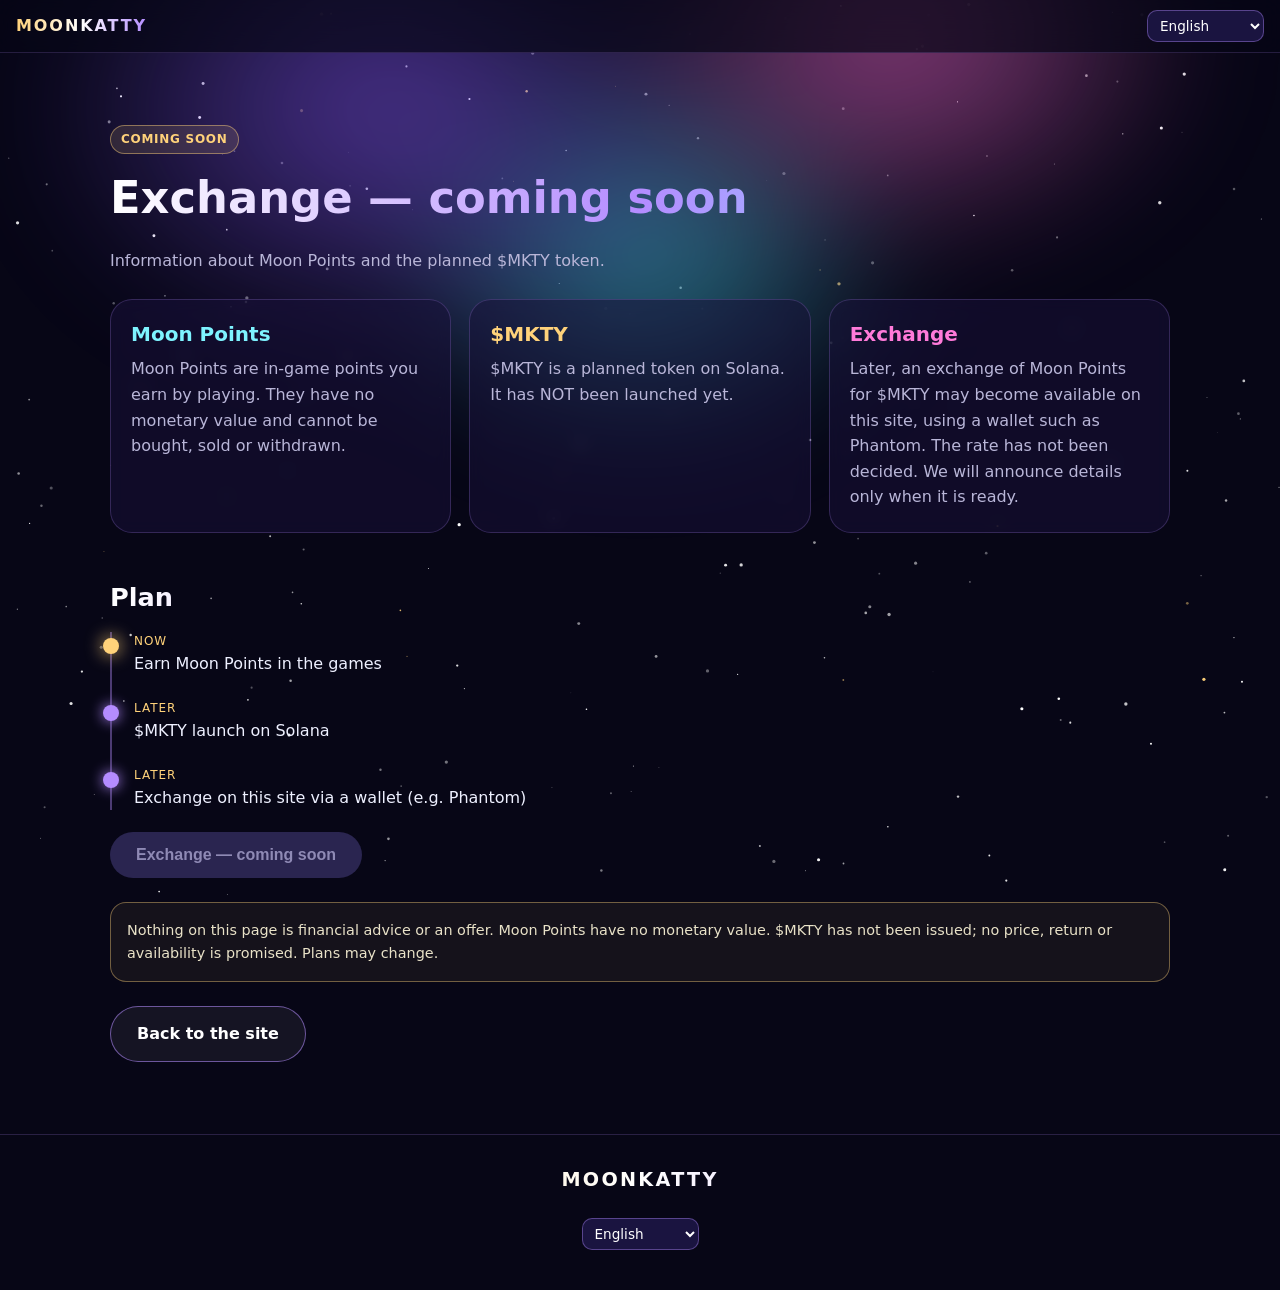
==== exchange/index.html @ 3cacf618 "MOONKATTY official site" ====
<!doctype html><html lang="en"><head><meta charset="utf-8"><meta name="viewport" content="width=device-width,initial-scale=1"><title>MOONKATTY — Exchange</title><meta name="robots" content="noindex"><meta name="theme-color" content="#070616"><link rel="icon" href="data:,"><link rel="stylesheet" href="../style.css"></head><body>
<canvas id="stars"></canvas><div class="aurora"></div>
<header><a class="logo" href="../">MOONKATTY</a><select class="lang" style="margin-inline-start:auto"></select></header>
<section><span class="tag soon" data-i="soon"></span><h2 data-i="ex_t"></h2><p class="sub" data-i="lead"></p>
<div class="grid g3"><div class="card"><div class="bd"><h3 style="color:var(--cy)" data-i="mp_t"></h3><p data-i="mp_d"></p></div></div><div class="card"><div class="bd"><h3 style="color:var(--gold)" data-i="tk_t"></h3><p data-i="tk_d"></p></div></div><div class="card"><div class="bd"><h3 style="color:var(--pink)" data-i="how_t"></h3><p data-i="how_d"></p></div></div></div>
<h2 style="margin-top:44px;font-size:1.6rem" data-i="rm"></h2><ol class="road"><li class="now"><em data-i="now"></em><span data-i="x1"></span></li><li><em data-i="later"></em><span data-i="x2"></span></li><li><em data-i="later"></em><span data-i="x3"></span></li></ol>
<div class="btns"><button class="btn main" disabled aria-disabled="true" data-i="ex_t"></button></div>
<div class="disc" data-i="disc"></div><p style="margin-top:24px"><a class="btn ghost" href="../" data-i="back"></a></p></section>
<footer><span class="logo">MOONKATTY</span><select class="lang"></select></footer>
<script src="../i18n.js"></script><script src="ex-i18n.js"></script><script src="../app.js"></script></body></html>
---- style.css ----
:root{--bg:#070616;--lil:#b48cff;--pink:#ff7ad9;--gold:#ffd27a;--cy:#7ef3ff;--txt:#eef0ff;--mut:#b9b6d8;--card:rgba(24,18,58,.55)}
*{box-sizing:border-box;margin:0;padding:0}
html{scroll-behavior:smooth}
body{background:var(--bg);color:var(--txt);font:16px/1.6 system-ui,-apple-system,"Segoe UI",Roboto,"Noto Sans",sans-serif;overflow-x:hidden}
a{color:inherit}
#stars{position:fixed;inset:0;z-index:-2;width:100%;height:100%}
.aurora{position:fixed;inset:-20% -10% auto;height:80vh;z-index:-1;pointer-events:none;filter:blur(60px);opacity:.55;background:radial-gradient(40% 50% at 30% 40%,#8a5cff 0,transparent 70%),radial-gradient(35% 45% at 70% 30%,#ff6fd8 0,transparent 70%),radial-gradient(30% 40% at 50% 60%,#4de3ff 0,transparent 70%);animation:aur 16s ease-in-out infinite alternate}
@keyframes aur{0%{transform:translateX(-6%) skewY(-4deg)}100%{transform:translateX(6%) skewY(4deg)}}
header{position:sticky;top:0;z-index:20;display:flex;align-items:center;gap:12px;padding:10px 16px;background:rgba(7,6,22,.7);backdrop-filter:blur(12px);border-bottom:1px solid rgba(180,140,255,.18)}
.logo{font-weight:900;letter-spacing:.12em;text-decoration:none;background:linear-gradient(90deg,var(--gold),#fff,var(--lil));-webkit-background-clip:text;background-clip:text;color:transparent}
nav{display:none;gap:18px;margin-inline-start:auto}
nav a{text-decoration:none;color:var(--mut);font-size:.92rem}nav a:hover{color:#fff;text-shadow:0 0 12px var(--lil)}
select{margin-inline-start:auto;background:#1a1440;color:#fff;border:1px solid rgba(180,140,255,.4);border-radius:10px;padding:6px 8px;font:inherit;font-size:.85rem}
@media(min-width:900px){nav{display:flex}select{margin-inline-start:0}}
.hero{position:relative;min-height:92vh;display:flex;align-items:flex-end;padding:0 20px 56px;overflow:hidden}
.hero .bg{position:absolute;inset:-8% 0 0;background:url(img/hero.webp) center/cover;will-change:transform}
.hero:after{content:"";position:absolute;inset:0;background:linear-gradient(180deg,rgba(7,6,22,.2) 0,rgba(7,6,22,.35) 45%,var(--bg) 100%)}
.hero .in{position:relative;z-index:2;max-width:1100px;margin:0 auto;width:100%}
h1{font-size:clamp(2.8rem,13vw,7rem);line-height:1;font-weight:900;letter-spacing:.06em;background:linear-gradient(180deg,#fff 20%,var(--gold) 70%,#ff9f5a);-webkit-background-clip:text;background-clip:text;color:transparent;filter:drop-shadow(0 0 24px rgba(255,210,122,.45));animation:rise 1s ease both}
.slogan{font-size:clamp(1.3rem,5.5vw,2.2rem);font-weight:800;margin:.3em 0;color:#fff;text-shadow:0 0 18px var(--pink),0 0 40px var(--lil);animation:rise 1s .2s ease both}
.hero p.lead{max-width:640px;color:#e3defa;animation:rise 1s .4s ease both}
@keyframes rise{from{opacity:0;transform:translateY(24px)}}
.btns{display:flex;flex-wrap:wrap;gap:12px;margin-top:22px}
.btn{display:inline-flex;align-items:center;justify-content:center;gap:8px;padding:14px 26px;border-radius:999px;font-weight:800;text-decoration:none;border:0;cursor:pointer;font-size:1rem;transition:transform .2s,box-shadow .2s}
.btn.main{background:linear-gradient(90deg,var(--gold),#ff9f5a 50%,var(--pink));color:#1a0b2e;box-shadow:0 0 28px rgba(255,160,120,.55)}
.btn.main:hover{transform:translateY(-2px) scale(1.03);box-shadow:0 0 44px rgba(255,122,217,.8)}
.btn.ghost{background:rgba(255,255,255,.06);color:#fff;border:1px solid rgba(180,140,255,.55)}
.btn.ghost:hover{box-shadow:0 0 24px rgba(180,140,255,.6)}
.btn[aria-disabled=true]{background:#2a2550;color:#8f8ab5;box-shadow:none;cursor:not-allowed;pointer-events:none}
section{max-width:1100px;margin:0 auto;padding:72px 20px}
h2{font-size:clamp(1.8rem,7vw,2.8rem);font-weight:900;margin-bottom:14px;background:linear-gradient(90deg,#fff,var(--lil),var(--cy));-webkit-background-clip:text;background-clip:text;color:transparent}
h3{font-size:1.25rem;margin-bottom:6px}
.sub{color:var(--mut);margin-bottom:26px;max-width:700px}
.card{background:var(--card);border:1px solid rgba(180,140,255,.22);border-radius:22px;overflow:hidden;backdrop-filter:blur(8px);transition:transform .3s,box-shadow .3s,border-color .3s}
.card:hover{transform:translateY(-4px);box-shadow:0 10px 50px rgba(140,90,255,.35);border-color:rgba(255,210,122,.5)}
.card img{display:block;width:100%;height:auto;aspect-ratio:16/9;object-fit:cover}
.card .bd{padding:18px 20px 22px}
.card p{color:var(--mut)}
.grid{display:grid;gap:18px}
@media(min-width:760px){.g2{grid-template-columns:1fr 1fr}.g3{grid-template-columns:repeat(3,1fr)}}
.tag{display:inline-block;font-size:.75rem;font-weight:800;letter-spacing:.06em;text-transform:uppercase;padding:4px 10px;border-radius:999px;margin-bottom:8px;background:rgba(126,243,255,.12);color:var(--cy);border:1px solid rgba(126,243,255,.35)}
.tag.soon{background:rgba(255,210,122,.12);color:var(--gold);border-color:rgba(255,210,122,.45);animation:pulse 2s infinite}
@keyframes pulse{50%{box-shadow:0 0 16px rgba(255,210,122,.55)}}
.about{display:grid;gap:22px;align-items:center}
@media(min-width:860px){.about{grid-template-columns:1.2fr 1fr}}
.about img{width:100%;border-radius:22px;box-shadow:0 0 60px rgba(180,140,255,.35)}
.about p{color:#dcd8f5;margin-bottom:14px;font-size:1.05rem}
.mv{display:grid;gap:14px;margin-top:22px}@media(min-width:760px){.mv{grid-template-columns:1fr 1fr}}
.mv .card{padding:20px}
.lives{display:grid;grid-template-columns:repeat(auto-fill,minmax(150px,1fr));gap:12px}
.life{position:relative;border-radius:18px;overflow:hidden;min-height:150px;padding:14px;display:flex;flex-direction:column;justify-content:flex-end;background:linear-gradient(160deg,#241a5c,#0e0b2a);border:1px solid rgba(180,140,255,.25);transition:transform .3s,box-shadow .3s}
.life:hover{transform:scale(1.04);box-shadow:0 0 30px rgba(255,122,217,.45)}
.life.has{background-size:cover;background-position:center}
.life.has:before{content:"";position:absolute;inset:0;background:linear-gradient(180deg,transparent 20%,rgba(7,6,22,.9))}
.life>*{position:relative}
.life b{font-size:.78rem;color:var(--gold);letter-spacing:.1em}
.life span{font-weight:800;font-size:1.05rem}
.life i{font-style:normal;font-size:.72rem;color:var(--cy)}
.life.lock i{color:var(--mut)}
.crys{position:absolute;top:10px;inset-inline-end:12px;width:14px;height:22px;background:linear-gradient(180deg,#e9d9ff,var(--lil));clip-path:polygon(50% 0,100% 35%,50% 100%,0 35%);filter:drop-shadow(0 0 8px var(--lil));animation:float 3s ease-in-out infinite}
.lock .crys{opacity:.35}
@keyframes float{50%{transform:translateY(-5px)}}
.soc{display:grid;grid-template-columns:repeat(2,1fr);gap:12px}@media(min-width:760px){.soc{grid-template-columns:repeat(3,1fr)}}
.soc a{display:flex;align-items:center;gap:12px;padding:16px;border-radius:18px;text-decoration:none;background:var(--card);border:1px solid rgba(180,140,255,.22);font-weight:700;transition:.25s}
.soc a:hover{box-shadow:0 0 30px rgba(126,243,255,.4);border-color:var(--cy);transform:translateY(-3px)}
.soc svg{width:28px;height:28px;flex:none;fill:currentColor}
.soc small{display:block;font-weight:400;color:var(--mut);font-size:.78rem;word-break:break-all}
.road{list-style:none;border-inline-start:2px solid rgba(180,140,255,.4);padding-inline-start:22px}
.road li{position:relative;margin-bottom:22px}
.road li:before{content:"";position:absolute;inset-inline-start:-31px;top:6px;width:16px;height:16px;border-radius:50%;background:var(--lil);box-shadow:0 0 14px var(--lil)}
.road li.now:before{background:var(--gold);box-shadow:0 0 18px var(--gold)}
.road em{font-style:normal;font-size:.75rem;color:var(--gold);text-transform:uppercase;letter-spacing:.08em;display:block}
footer{border-top:1px solid rgba(180,140,255,.2);padding:30px 20px 40px;text-align:center;color:var(--mut);font-size:.85rem}
footer .logo{font-size:1.2rem;display:block;margin-bottom:8px}
footer select{margin:14px auto 0}
.reveal{opacity:0;transform:translateY(30px);transition:opacity .8s,transform .8s}.reveal.on{opacity:1;transform:none}
@media(prefers-reduced-motion:reduce){*{animation:none!important;transition:none!important}.reveal{opacity:1;transform:none}}
[dir=rtl] .road{border-inline-start:2px solid rgba(180,140,255,.4)}
.disc{margin-top:24px;padding:16px;border-radius:16px;border:1px solid rgba(255,210,122,.4);background:rgba(255,210,122,.06);color:#e9e2c8;font-size:.9rem}
.aurora{left:0;right:0;inset-inline:0}
html,body{overflow-x:clip}
.soc a{min-width:0}.soc a>div{min-width:0}
@media(max-width:360px){.soc{grid-template-columns:1fr}}
[dir=rtl] .hero h1,[dir=rtl] .slogan{text-align:right}
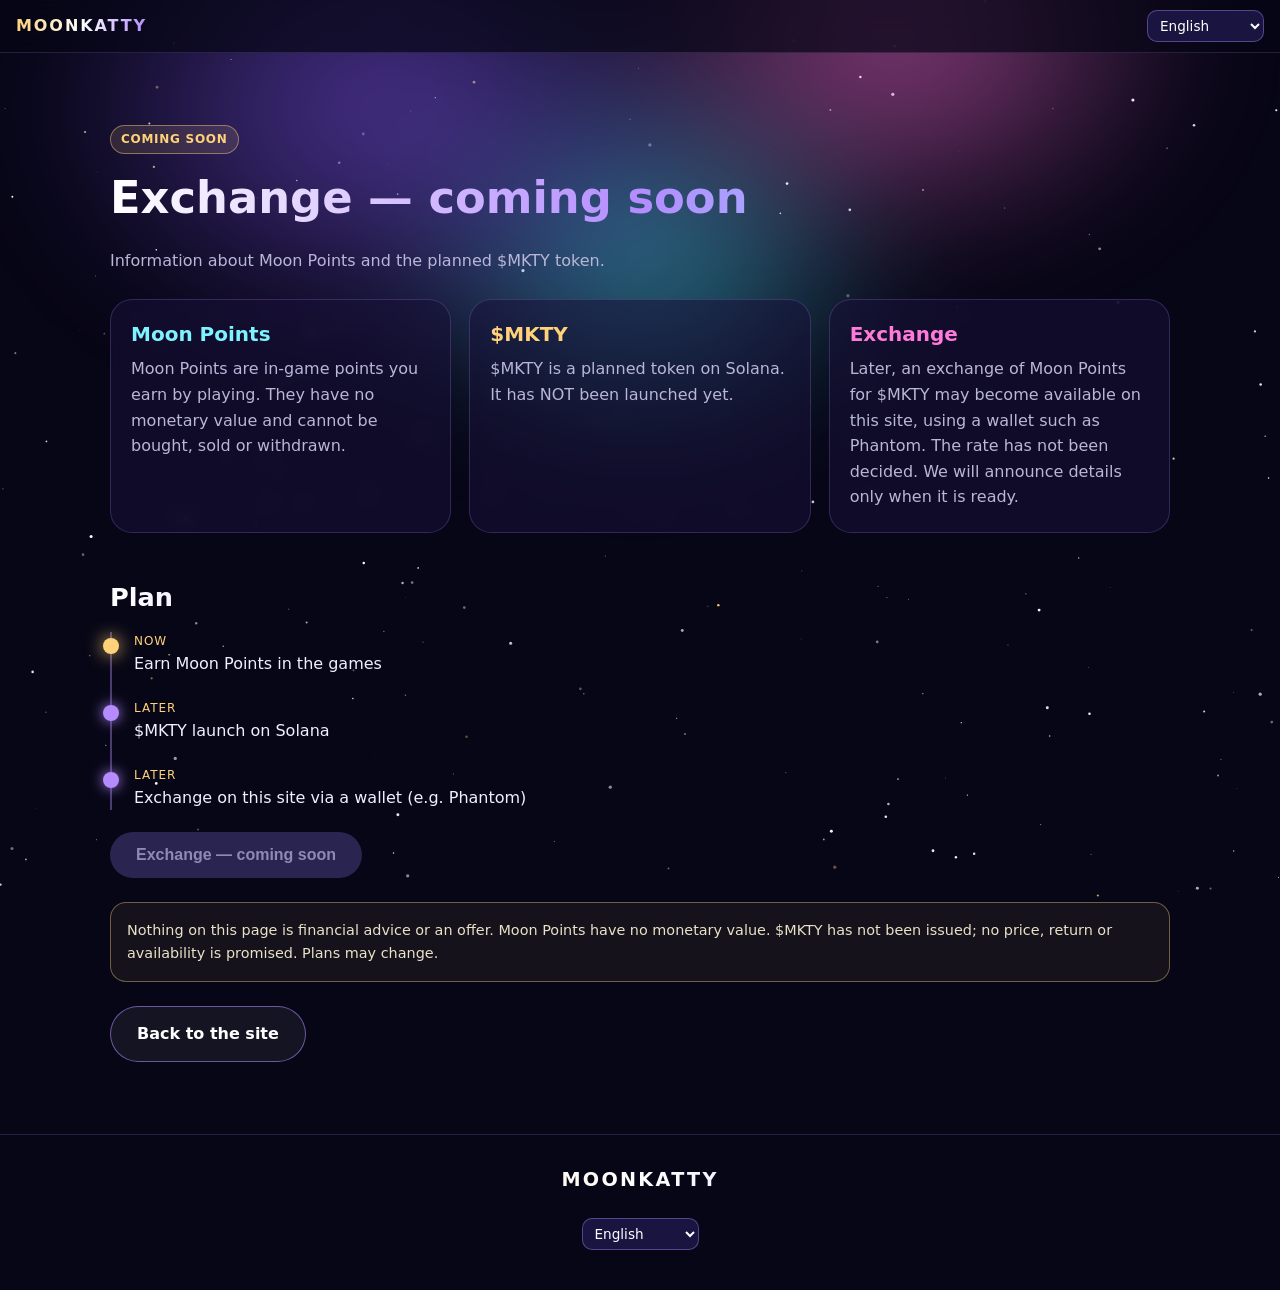
==== commit 2c183063: "Polish: share image, icons, manifest, SEO, a11y, cleaner New Horizons art" ====
--- a/exchange/index.html
+++ b/exchange/index.html
@@ -1,10 +1,10 @@
-<!doctype html><html lang="en"><head><meta charset="utf-8"><meta name="viewport" content="width=device-width,initial-scale=1"><title>MOONKATTY — Exchange</title><meta name="robots" content="noindex"><meta name="theme-color" content="#070616"><link rel="icon" href="data:,"><link rel="stylesheet" href="../style.css"></head><body>
-<canvas id="stars"></canvas><div class="aurora"></div>
+<!doctype html><html lang="en"><head><meta charset="utf-8"><meta name="viewport" content="width=device-width,initial-scale=1"><title>MOONKATTY — Exchange</title><meta name="robots" content="noindex"><meta name="theme-color" content="#070616"><link rel="canonical" href="https://moonkattymky.github.io/moonkatty-site/exchange/"><meta property="og:type" content="website"><meta property="og:site_name" content="MOONKATTY"><meta property="og:url" content="https://moonkattymky.github.io/moonkatty-site/exchange/"><meta property="og:title" content="MOONKATTY — Moon Points · Exchange coming soon"><meta property="og:description" content="Moon Points are in-game points with no monetary value. Exchange is not available yet."><meta property="og:image" content="https://moonkattymky.github.io/moonkatty-site/img/og.jpg"><meta property="og:image:width" content="1200"><meta property="og:image:height" content="630"><meta name="twitter:card" content="summary_large_image"><meta name="twitter:site" content="@moonkattymky"><meta name="twitter:title" content="MOONKATTY — Moon Points · Exchange coming soon"><meta name="twitter:description" content="Moon Points are in-game points with no monetary value. Exchange is not available yet."><meta name="twitter:image" content="https://moonkattymky.github.io/moonkatty-site/img/og.jpg"><link rel="icon" type="image/png" sizes="32x32" href="https://moonkattymky.github.io/moonkatty-site/img/favicon-32.png"><link rel="apple-touch-icon" href="https://moonkattymky.github.io/moonkatty-site/img/apple-touch-icon.png"><link rel="manifest" href="https://moonkattymky.github.io/moonkatty-site/manifest.webmanifest"><link rel="alternate" hreflang="en" href="https://moonkattymky.github.io/moonkatty-site/exchange/?lang=en"><link rel="alternate" hreflang="ru" href="https://moonkattymky.github.io/moonkatty-site/exchange/?lang=ru"><link rel="alternate" hreflang="uk" href="https://moonkattymky.github.io/moonkatty-site/exchange/?lang=uk"><link rel="alternate" hreflang="es" href="https://moonkattymky.github.io/moonkatty-site/exchange/?lang=es"><link rel="alternate" hreflang="pt" href="https://moonkattymky.github.io/moonkatty-site/exchange/?lang=pt"><link rel="alternate" hreflang="de" href="https://moonkattymky.github.io/moonkatty-site/exchange/?lang=de"><link rel="alternate" hreflang="fr" href="https://moonkattymky.github.io/moonkatty-site/exchange/?lang=fr"><link rel="alternate" hreflang="it" href="https://moonkattymky.github.io/moonkatty-site/exchange/?lang=it"><link rel="alternate" hreflang="tr" href="https://moonkattymky.github.io/moonkatty-site/exchange/?lang=tr"><link rel="alternate" hreflang="he" href="https://moonkattymky.github.io/moonkatty-site/exchange/?lang=he"><link rel="alternate" hreflang="ar" href="https://moonkattymky.github.io/moonkatty-site/exchange/?lang=ar"><link rel="alternate" hreflang="ko" href="https://moonkattymky.github.io/moonkatty-site/exchange/?lang=ko"><link rel="alternate" hreflang="zh" href="https://moonkattymky.github.io/moonkatty-site/exchange/?lang=zh"><link rel="alternate" hreflang="x-default" href="https://moonkattymky.github.io/moonkatty-site/exchange/"><link rel="stylesheet" href="../style.css"></head><body>
+<canvas id="stars" aria-hidden="true"></canvas><div class="aurora"></div>
 <header><a class="logo" href="../">MOONKATTY</a><select class="lang" style="margin-inline-start:auto"></select></header>
-<section><span class="tag soon" data-i="soon"></span><h2 data-i="ex_t"></h2><p class="sub" data-i="lead"></p>
+<main><section><span class="tag soon" data-i="soon"></span><h2 data-i="ex_t"></h2><p class="sub" data-i="lead"></p>
 <div class="grid g3"><div class="card"><div class="bd"><h3 style="color:var(--cy)" data-i="mp_t"></h3><p data-i="mp_d"></p></div></div><div class="card"><div class="bd"><h3 style="color:var(--gold)" data-i="tk_t"></h3><p data-i="tk_d"></p></div></div><div class="card"><div class="bd"><h3 style="color:var(--pink)" data-i="how_t"></h3><p data-i="how_d"></p></div></div></div>
 <h2 style="margin-top:44px;font-size:1.6rem" data-i="rm"></h2><ol class="road"><li class="now"><em data-i="now"></em><span data-i="x1"></span></li><li><em data-i="later"></em><span data-i="x2"></span></li><li><em data-i="later"></em><span data-i="x3"></span></li></ol>
 <div class="btns"><button class="btn main" disabled aria-disabled="true" data-i="ex_t"></button></div>
 <div class="disc" data-i="disc"></div><p style="margin-top:24px"><a class="btn ghost" href="../" data-i="back"></a></p></section>
-<footer><span class="logo">MOONKATTY</span><select class="lang"></select></footer>
+</main><footer><span class="logo">MOONKATTY</span><select class="lang"></select></footer>
 <script src="../i18n.js"></script><script src="ex-i18n.js"></script><script src="../app.js"></script></body></html>
--- a/style.css
+++ b/style.css
@@ -82,3 +82,6 @@
 .soc a{min-width:0}.soc a>div{min-width:0}
 @media(max-width:360px){.soc{grid-template-columns:1fr}}
 [dir=rtl] .hero h1,[dir=rtl] .slogan{text-align:right}
+.skip{position:absolute;top:-60px;left:8px;z-index:99;background:var(--gold);color:#000;padding:8px 12px}.skip:focus{top:8px}
+a:focus-visible,.btn:focus-visible,select:focus-visible{outline:2px solid var(--gold);outline-offset:3px}
+@media(prefers-reduced-motion:reduce){.aurora{opacity:.4}}
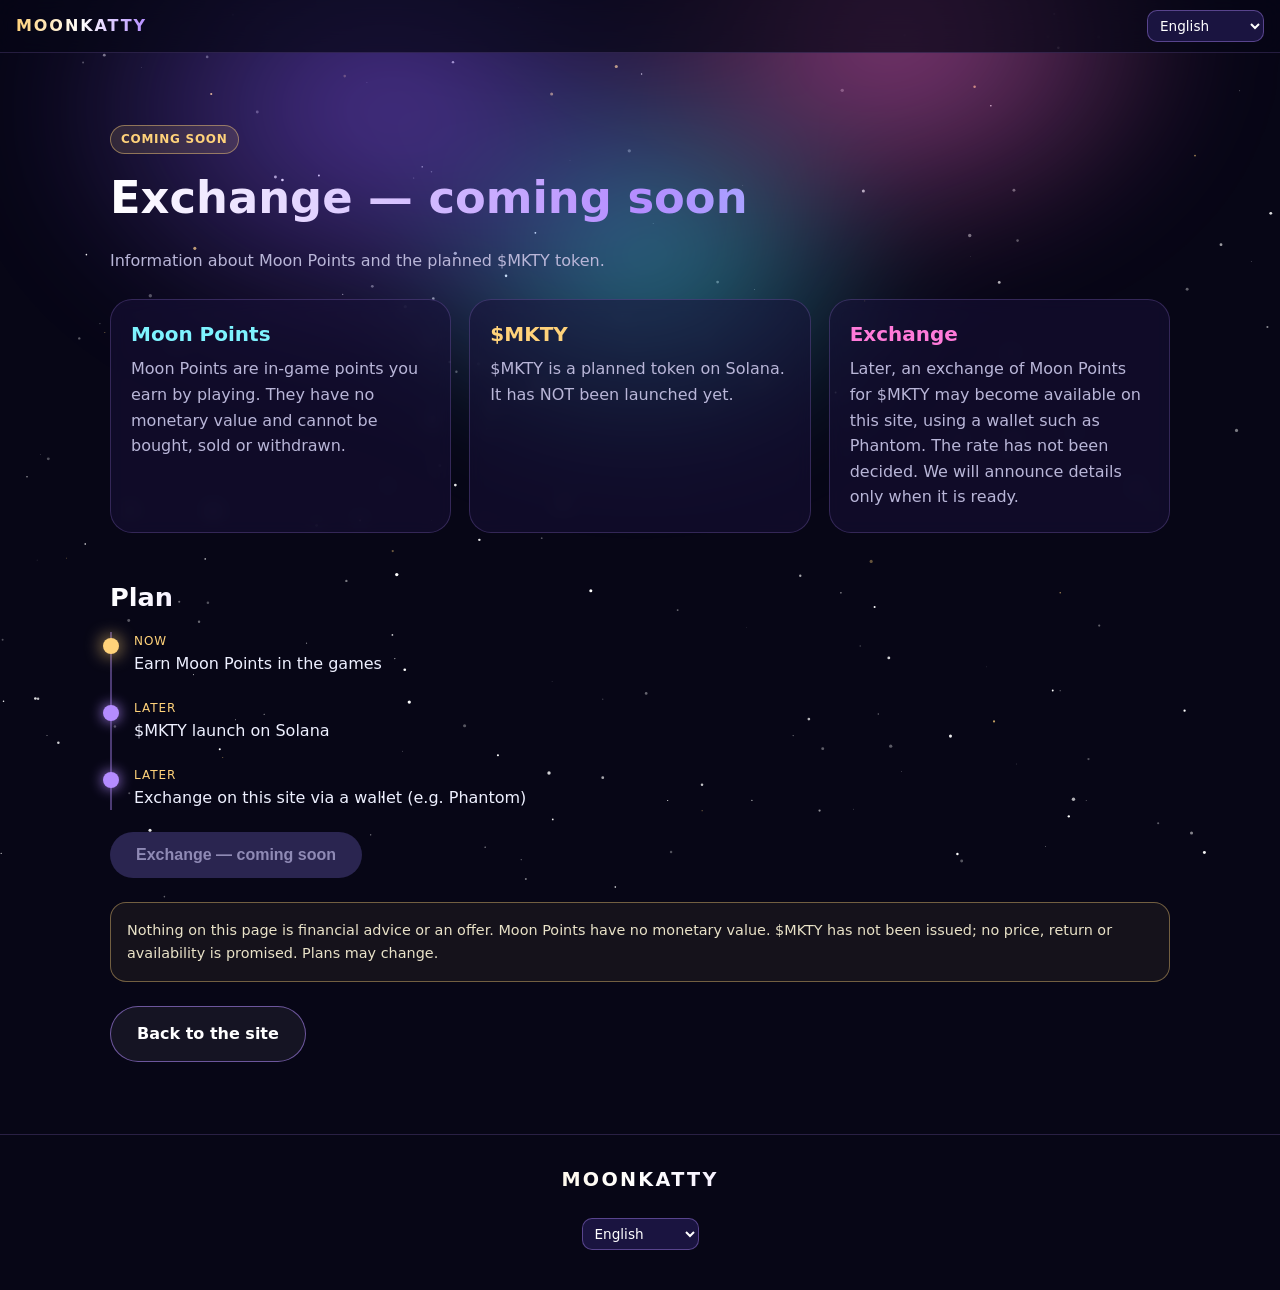
==== commit 98149563: "Add $MKTY token section, roadmap items, allow indexing of /exchange" ====
--- a/exchange/index.html
+++ b/exchange/index.html
@@ -1,4 +1,4 @@
-<!doctype html><html lang="en"><head><meta charset="utf-8"><meta name="viewport" content="width=device-width,initial-scale=1"><title>MOONKATTY — Exchange</title><meta name="robots" content="noindex"><meta name="theme-color" content="#070616"><link rel="canonical" href="https://moonkattymky.github.io/moonkatty-site/exchange/"><meta property="og:type" content="website"><meta property="og:site_name" content="MOONKATTY"><meta property="og:url" content="https://moonkattymky.github.io/moonkatty-site/exchange/"><meta property="og:title" content="MOONKATTY — Moon Points · Exchange coming soon"><meta property="og:description" content="Moon Points are in-game points with no monetary value. Exchange is not available yet."><meta property="og:image" content="https://moonkattymky.github.io/moonkatty-site/img/og.jpg"><meta property="og:image:width" content="1200"><meta property="og:image:height" content="630"><meta name="twitter:card" content="summary_large_image"><meta name="twitter:site" content="@moonkattymky"><meta name="twitter:title" content="MOONKATTY — Moon Points · Exchange coming soon"><meta name="twitter:description" content="Moon Points are in-game points with no monetary value. Exchange is not available yet."><meta name="twitter:image" content="https://moonkattymky.github.io/moonkatty-site/img/og.jpg"><link rel="icon" type="image/png" sizes="32x32" href="https://moonkattymky.github.io/moonkatty-site/img/favicon-32.png"><link rel="apple-touch-icon" href="https://moonkattymky.github.io/moonkatty-site/img/apple-touch-icon.png"><link rel="manifest" href="https://moonkattymky.github.io/moonkatty-site/manifest.webmanifest"><link rel="alternate" hreflang="en" href="https://moonkattymky.github.io/moonkatty-site/exchange/?lang=en"><link rel="alternate" hreflang="ru" href="https://moonkattymky.github.io/moonkatty-site/exchange/?lang=ru"><link rel="alternate" hreflang="uk" href="https://moonkattymky.github.io/moonkatty-site/exchange/?lang=uk"><link rel="alternate" hreflang="es" href="https://moonkattymky.github.io/moonkatty-site/exchange/?lang=es"><link rel="alternate" hreflang="pt" href="https://moonkattymky.github.io/moonkatty-site/exchange/?lang=pt"><link rel="alternate" hreflang="de" href="https://moonkattymky.github.io/moonkatty-site/exchange/?lang=de"><link rel="alternate" hreflang="fr" href="https://moonkattymky.github.io/moonkatty-site/exchange/?lang=fr"><link rel="alternate" hreflang="it" href="https://moonkattymky.github.io/moonkatty-site/exchange/?lang=it"><link rel="alternate" hreflang="tr" href="https://moonkattymky.github.io/moonkatty-site/exchange/?lang=tr"><link rel="alternate" hreflang="he" href="https://moonkattymky.github.io/moonkatty-site/exchange/?lang=he"><link rel="alternate" hreflang="ar" href="https://moonkattymky.github.io/moonkatty-site/exchange/?lang=ar"><link rel="alternate" hreflang="ko" href="https://moonkattymky.github.io/moonkatty-site/exchange/?lang=ko"><link rel="alternate" hreflang="zh" href="https://moonkattymky.github.io/moonkatty-site/exchange/?lang=zh"><link rel="alternate" hreflang="x-default" href="https://moonkattymky.github.io/moonkatty-site/exchange/"><link rel="stylesheet" href="../style.css"></head><body>
+<!doctype html><html lang="en"><head><meta charset="utf-8"><meta name="viewport" content="width=device-width,initial-scale=1"><title>MOONKATTY — Exchange</title><meta name="theme-color" content="#070616"><link rel="canonical" href="https://moonkattymky.github.io/moonkatty-site/exchange/"><meta property="og:type" content="website"><meta property="og:site_name" content="MOONKATTY"><meta property="og:url" content="https://moonkattymky.github.io/moonkatty-site/exchange/"><meta property="og:title" content="MOONKATTY — Moon Points · Exchange coming soon"><meta property="og:description" content="Moon Points are in-game points with no monetary value. Exchange is not available yet."><meta property="og:image" content="https://moonkattymky.github.io/moonkatty-site/img/og.jpg"><meta property="og:image:width" content="1200"><meta property="og:image:height" content="630"><meta name="twitter:card" content="summary_large_image"><meta name="twitter:site" content="@moonkattymky"><meta name="twitter:title" content="MOONKATTY — Moon Points · Exchange coming soon"><meta name="twitter:description" content="Moon Points are in-game points with no monetary value. Exchange is not available yet."><meta name="twitter:image" content="https://moonkattymky.github.io/moonkatty-site/img/og.jpg"><link rel="icon" type="image/png" sizes="32x32" href="https://moonkattymky.github.io/moonkatty-site/img/favicon-32.png"><link rel="apple-touch-icon" href="https://moonkattymky.github.io/moonkatty-site/img/apple-touch-icon.png"><link rel="manifest" href="https://moonkattymky.github.io/moonkatty-site/manifest.webmanifest"><link rel="alternate" hreflang="en" href="https://moonkattymky.github.io/moonkatty-site/exchange/?lang=en"><link rel="alternate" hreflang="ru" href="https://moonkattymky.github.io/moonkatty-site/exchange/?lang=ru"><link rel="alternate" hreflang="uk" href="https://moonkattymky.github.io/moonkatty-site/exchange/?lang=uk"><link rel="alternate" hreflang="es" href="https://moonkattymky.github.io/moonkatty-site/exchange/?lang=es"><link rel="alternate" hreflang="pt" href="https://moonkattymky.github.io/moonkatty-site/exchange/?lang=pt"><link rel="alternate" hreflang="de" href="https://moonkattymky.github.io/moonkatty-site/exchange/?lang=de"><link rel="alternate" hreflang="fr" href="https://moonkattymky.github.io/moonkatty-site/exchange/?lang=fr"><link rel="alternate" hreflang="it" href="https://moonkattymky.github.io/moonkatty-site/exchange/?lang=it"><link rel="alternate" hreflang="tr" href="https://moonkattymky.github.io/moonkatty-site/exchange/?lang=tr"><link rel="alternate" hreflang="he" href="https://moonkattymky.github.io/moonkatty-site/exchange/?lang=he"><link rel="alternate" hreflang="ar" href="https://moonkattymky.github.io/moonkatty-site/exchange/?lang=ar"><link rel="alternate" hreflang="ko" href="https://moonkattymky.github.io/moonkatty-site/exchange/?lang=ko"><link rel="alternate" hreflang="zh" href="https://moonkattymky.github.io/moonkatty-site/exchange/?lang=zh"><link rel="alternate" hreflang="x-default" href="https://moonkattymky.github.io/moonkatty-site/exchange/"><link rel="stylesheet" href="../style.css"></head><body>
 <canvas id="stars" aria-hidden="true"></canvas><div class="aurora"></div>
 <header><a class="logo" href="../">MOONKATTY</a><select class="lang" style="margin-inline-start:auto"></select></header>
 <main><section><span class="tag soon" data-i="soon"></span><h2 data-i="ex_t"></h2><p class="sub" data-i="lead"></p>
--- a/style.css
+++ b/style.css
@@ -16,7 +16,7 @@
 .hero .bg{position:absolute;inset:-8% 0 0;background:url(img/hero.webp) center/cover;will-change:transform}
 .hero:after{content:"";position:absolute;inset:0;background:linear-gradient(180deg,rgba(7,6,22,.2) 0,rgba(7,6,22,.35) 45%,var(--bg) 100%)}
 .hero .in{position:relative;z-index:2;max-width:1100px;margin:0 auto;width:100%}
-h1{font-size:clamp(2.8rem,13vw,7rem);line-height:1;font-weight:900;letter-spacing:.06em;background:linear-gradient(180deg,#fff 20%,var(--gold) 70%,#ff9f5a);-webkit-background-clip:text;background-clip:text;color:transparent;filter:drop-shadow(0 0 24px rgba(255,210,122,.45));animation:rise 1s ease both}
+h1{font-size:clamp(2.4rem,11.5vw,7rem);line-height:1;font-weight:900;letter-spacing:.06em;background:linear-gradient(180deg,#fff 20%,var(--gold) 70%,#ff9f5a);-webkit-background-clip:text;background-clip:text;color:transparent;filter:drop-shadow(0 0 24px rgba(255,210,122,.45));animation:rise 1s ease both}
 .slogan{font-size:clamp(1.3rem,5.5vw,2.2rem);font-weight:800;margin:.3em 0;color:#fff;text-shadow:0 0 18px var(--pink),0 0 40px var(--lil);animation:rise 1s .2s ease both}
 .hero p.lead{max-width:640px;color:#e3defa;animation:rise 1s .4s ease both}
 @keyframes rise{from{opacity:0;transform:translateY(24px)}}
@@ -85,3 +85,22 @@
 .skip{position:absolute;top:-60px;left:8px;z-index:99;background:var(--gold);color:#000;padding:8px 12px}.skip:focus{top:8px}
 a:focus-visible,.btn:focus-visible,select:focus-visible{outline:2px solid var(--gold);outline-offset:3px}
 @media(prefers-reduced-motion:reduce){.aurora{opacity:.4}}
+.sub.big{font-size:1.12rem;color:#e3defa;max-width:820px}
+.feats{grid-template-columns:repeat(auto-fill,minmax(min(100%,260px),1fr))}
+.feat{padding:20px}.fi{font-size:2rem;width:56px;height:56px;display:grid;place-items:center;border-radius:16px;margin-bottom:12px;background:radial-gradient(circle,rgba(180,140,255,.35),rgba(255,122,217,.1));box-shadow:0 0 24px rgba(180,140,255,.4)}
+.why{margin-top:18px;padding:22px;border-color:rgba(255,210,122,.45);background:linear-gradient(135deg,rgba(255,210,122,.08),rgba(180,140,255,.1))}.why h3{color:var(--gold)}
+#project{padding-top:56px}
+.burger{margin-inline-start:auto;width:42px;height:38px;border:1px solid rgba(180,140,255,.45);border-radius:10px;background:rgba(255,255,255,.05);display:flex;flex-direction:column;justify-content:center;gap:5px;padding:0 10px;cursor:pointer}
+.burger span{display:block;height:2px;background:#fff;border-radius:2px;transition:.3s}
+.burger[aria-expanded=true] span:nth-child(1){transform:translateY(7px) rotate(45deg)}.burger[aria-expanded=true] span:nth-child(2){opacity:0}.burger[aria-expanded=true] span:nth-child(3){transform:translateY(-7px) rotate(-45deg)}
+header select{margin-inline-start:0}
+@media(max-width:899px){nav{position:absolute;top:100%;inset-inline:0;flex-direction:column;gap:0;padding:8px 16px 16px;background:rgba(10,8,30,.97);border-bottom:1px solid rgba(180,140,255,.3);box-shadow:0 20px 40px rgba(0,0,0,.5)}nav.open{display:flex}nav a{padding:12px 4px;font-size:1.05rem;color:#fff;border-bottom:1px solid rgba(255,255,255,.06)}}
+@media(min-width:900px){.burger{display:none}nav{gap:16px}}
+section{scroll-margin-top:64px}
+.media{text-decoration:none;display:block}.media .bd{display:flex;align-items:center;gap:10px}.media svg{width:26px;height:26px;fill:#fff}.media b{flex:1}.media .tag{margin:0}
+.partner{padding:28px;text-align:center;border-color:rgba(255,122,217,.45);background:linear-gradient(135deg,rgba(255,122,217,.12),rgba(126,243,255,.08))}.partner p{max-width:640px;margin:0 auto;color:#e3defa}.partner .btns{justify-content:center}
+.tokbox{position:relative;padding:30px 22px;text-align:center;border-color:rgba(255,210,122,.6);background:radial-gradient(120% 80% at 50% 0,rgba(255,210,122,.18),rgba(180,140,255,.1) 50%,rgba(24,18,58,.6));box-shadow:0 0 60px rgba(255,210,122,.25)}
+.tokbox h2{font-size:clamp(2.4rem,10vw,4rem);background:linear-gradient(180deg,#fff,var(--gold),#ff9f5a);-webkit-background-clip:text;background-clip:text}
+.tokbox .sub{margin:0 auto 22px}.tokbox .feat{text-align:start}
+.coin{width:84px;height:84px;margin:0 auto 12px;border-radius:50%;display:grid;place-items:center;font-size:2.6rem;font-weight:900;color:#3a2200;background:radial-gradient(circle at 35% 30%,#fff3c4,var(--gold) 45%,#d98a2b);box-shadow:0 0 40px rgba(255,210,122,.7);animation:spin 6s linear infinite}
+@keyframes spin{0%{transform:rotateY(0)}100%{transform:rotateY(360deg)}}
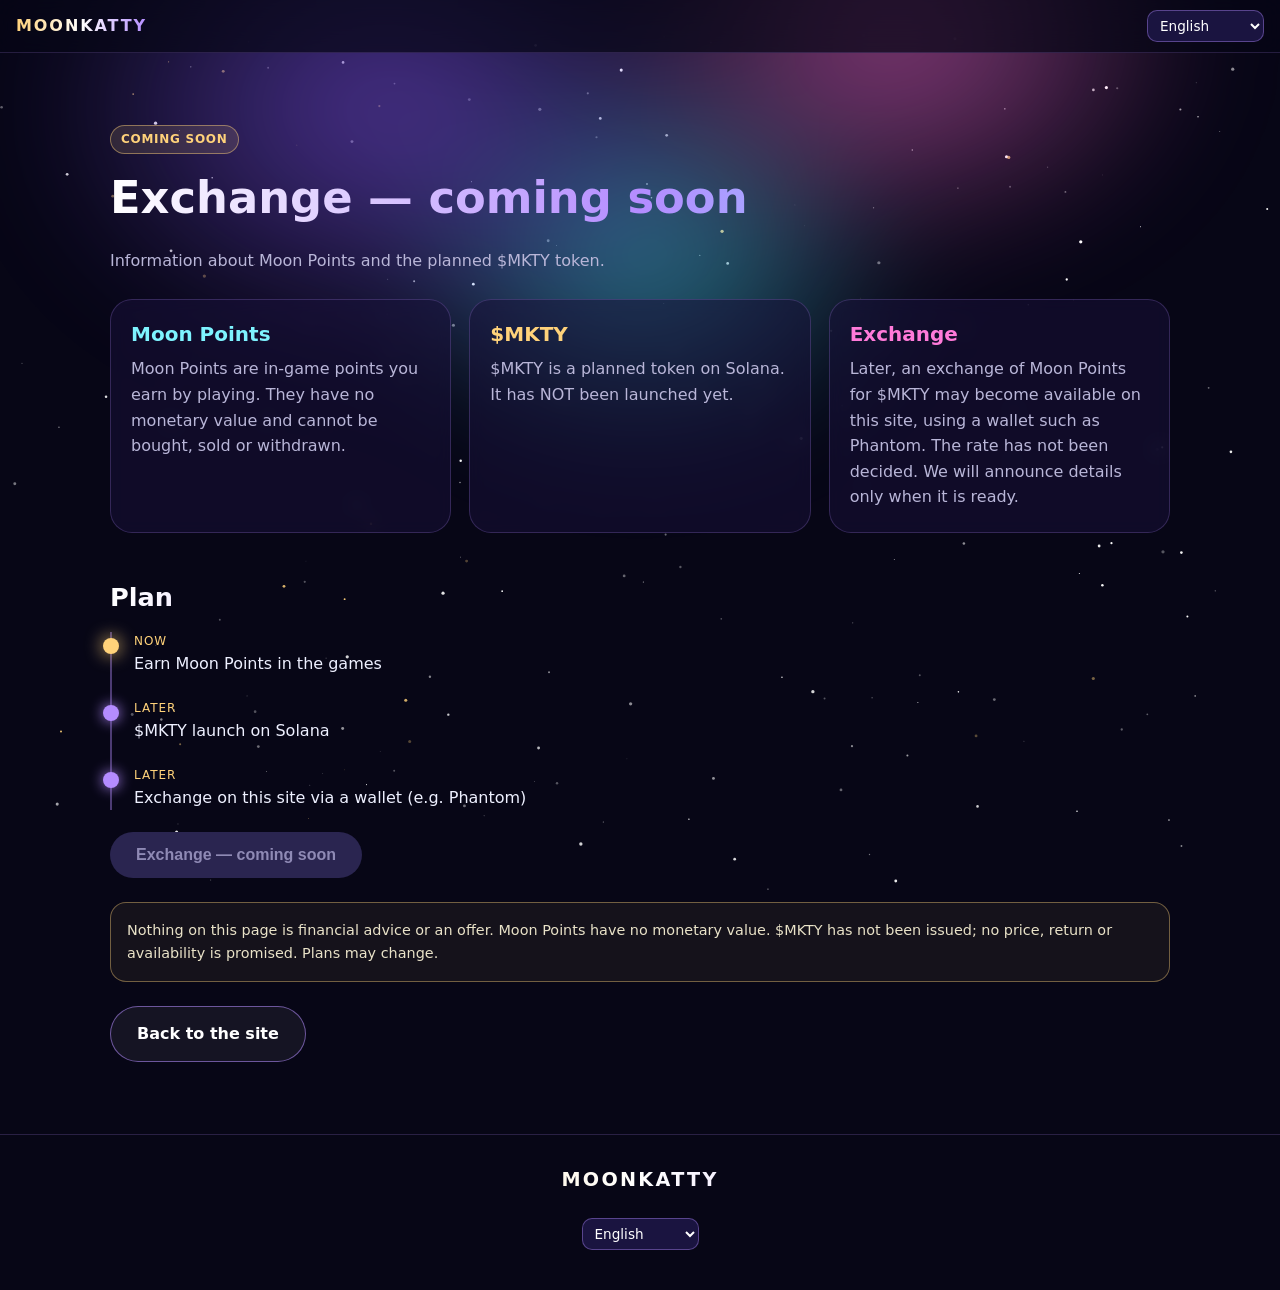
==== commit 08ead8df: "Hebrew copy rewrite + RTL/bidi fixes" ====
--- a/exchange/index.html
+++ b/exchange/index.html
@@ -7,4 +7,4 @@
 <div class="btns"><button class="btn main" disabled aria-disabled="true" data-i="ex_t"></button></div>
 <div class="disc" data-i="disc"></div><p style="margin-top:24px"><a class="btn ghost" href="../" data-i="back"></a></p></section>
 </main><footer><span class="logo">MOONKATTY</span><select class="lang"></select></footer>
-<script src="../i18n.js"></script><script src="ex-i18n.js"></script><script src="../app.js"></script></body></html>+<script src="../i18n.js"></script><script src="ex-i18n.js"></script><script src="../i18n-he.js"></script><script src="../app.js"></script></body></html>
--- a/style.css
+++ b/style.css
@@ -104,3 +104,7 @@
 .tokbox .sub{margin:0 auto 22px}.tokbox .feat{text-align:start}
 .coin{width:84px;height:84px;margin:0 auto 12px;border-radius:50%;display:grid;place-items:center;font-size:2.6rem;font-weight:900;color:#3a2200;background:radial-gradient(circle at 35% 30%,#fff3c4,var(--gold) 45%,#d98a2b);box-shadow:0 0 40px rgba(255,210,122,.7);animation:spin 6s linear infinite}
 @keyframes spin{0%{transform:rotateY(0)}100%{transform:rotateY(360deg)}}
+.life b,.life span,.media b,.soc small{unicode-bidi:isolate}
+[dir=rtl] .soc small{direction:ltr;text-align:right}
+[dir=rtl] .tokbox .feat{text-align:right}
+[dir=rtl] .life b{text-align:right}
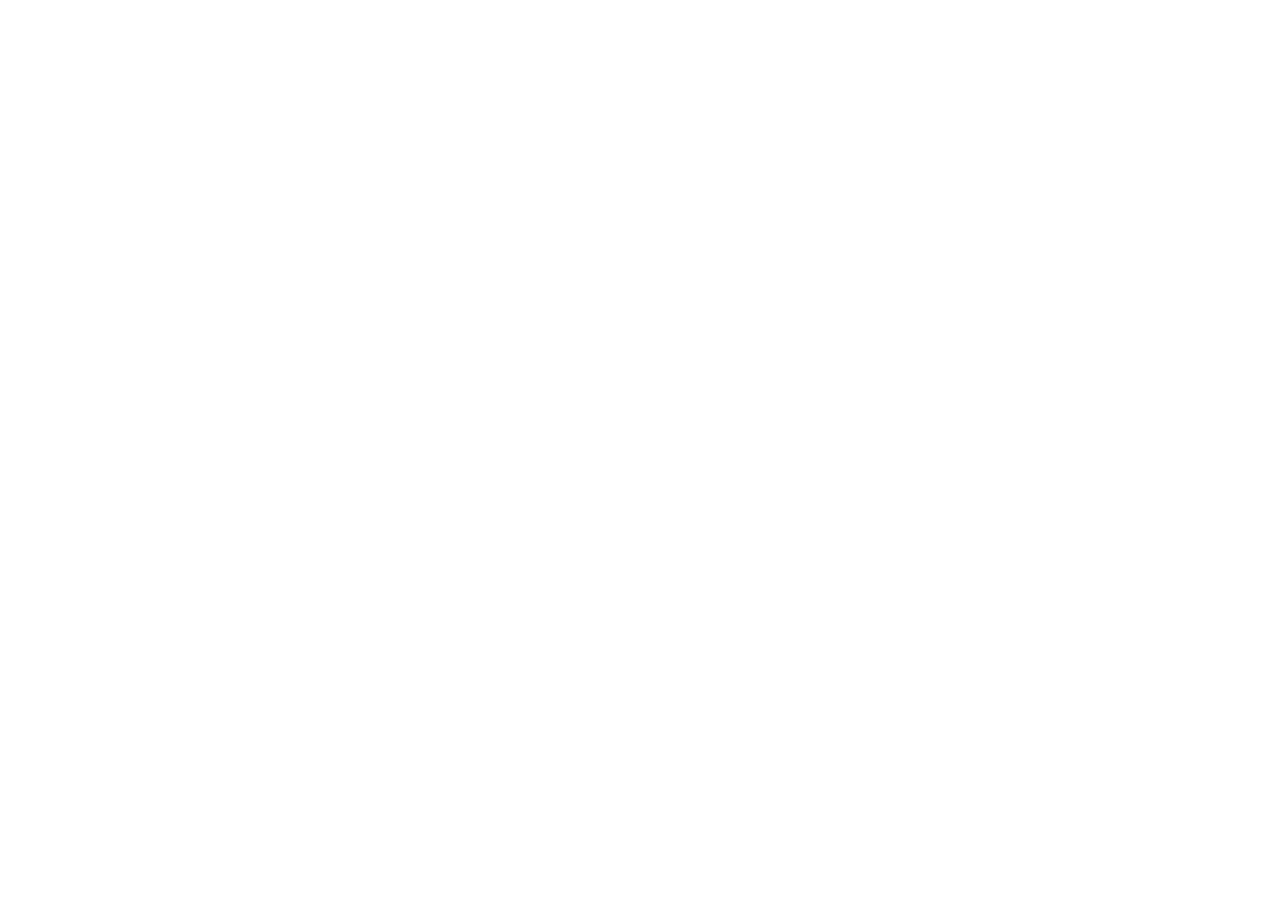
==== commit 6f83ee81: "Redirect to https://moonkatty.com/" ====
--- a/exchange/index.html
+++ b/exchange/index.html
@@ -1,10 +1,3 @@
-<!doctype html><html lang="en"><head><meta charset="utf-8"><meta name="viewport" content="width=device-width,initial-scale=1"><title>MOONKATTY — Exchange</title><meta name="theme-color" content="#070616"><link rel="canonical" href="https://moonkattymky.github.io/moonkatty-site/exchange/"><meta property="og:type" content="website"><meta property="og:site_name" content="MOONKATTY"><meta property="og:url" content="https://moonkattymky.github.io/moonkatty-site/exchange/"><meta property="og:title" content="MOONKATTY — Moon Points · Exchange coming soon"><meta property="og:description" content="Moon Points are in-game points with no monetary value. Exchange is not available yet."><meta property="og:image" content="https://moonkattymky.github.io/moonkatty-site/img/og.jpg"><meta property="og:image:width" content="1200"><meta property="og:image:height" content="630"><meta name="twitter:card" content="summary_large_image"><meta name="twitter:site" content="@moonkattymky"><meta name="twitter:title" content="MOONKATTY — Moon Points · Exchange coming soon"><meta name="twitter:description" content="Moon Points are in-game points with no monetary value. Exchange is not available yet."><meta name="twitter:image" content="https://moonkattymky.github.io/moonkatty-site/img/og.jpg"><link rel="icon" type="image/png" sizes="32x32" href="https://moonkattymky.github.io/moonkatty-site/img/favicon-32.png"><link rel="apple-touch-icon" href="https://moonkattymky.github.io/moonkatty-site/img/apple-touch-icon.png"><link rel="manifest" href="https://moonkattymky.github.io/moonkatty-site/manifest.webmanifest"><link rel="alternate" hreflang="en" href="https://moonkattymky.github.io/moonkatty-site/exchange/?lang=en"><link rel="alternate" hreflang="ru" href="https://moonkattymky.github.io/moonkatty-site/exchange/?lang=ru"><link rel="alternate" hreflang="uk" href="https://moonkattymky.github.io/moonkatty-site/exchange/?lang=uk"><link rel="alternate" hreflang="es" href="https://moonkattymky.github.io/moonkatty-site/exchange/?lang=es"><link rel="alternate" hreflang="pt" href="https://moonkattymky.github.io/moonkatty-site/exchange/?lang=pt"><link rel="alternate" hreflang="de" href="https://moonkattymky.github.io/moonkatty-site/exchange/?lang=de"><link rel="alternate" hreflang="fr" href="https://moonkattymky.github.io/moonkatty-site/exchange/?lang=fr"><link rel="alternate" hreflang="it" href="https://moonkattymky.github.io/moonkatty-site/exchange/?lang=it"><link rel="alternate" hreflang="tr" href="https://moonkattymky.github.io/moonkatty-site/exchange/?lang=tr"><link rel="alternate" hreflang="he" href="https://moonkattymky.github.io/moonkatty-site/exchange/?lang=he"><link rel="alternate" hreflang="ar" href="https://moonkattymky.github.io/moonkatty-site/exchange/?lang=ar"><link rel="alternate" hreflang="ko" href="https://moonkattymky.github.io/moonkatty-site/exchange/?lang=ko"><link rel="alternate" hreflang="zh" href="https://moonkattymky.github.io/moonkatty-site/exchange/?lang=zh"><link rel="alternate" hreflang="x-default" href="https://moonkattymky.github.io/moonkatty-site/exchange/"><link rel="stylesheet" href="../style.css"></head><body>
-<canvas id="stars" aria-hidden="true"></canvas><div class="aurora"></div>
-<header><a class="logo" href="../">MOONKATTY</a><select class="lang" style="margin-inline-start:auto"></select></header>
-<main><section><span class="tag soon" data-i="soon"></span><h2 data-i="ex_t"></h2><p class="sub" data-i="lead"></p>
-<div class="grid g3"><div class="card"><div class="bd"><h3 style="color:var(--cy)" data-i="mp_t"></h3><p data-i="mp_d"></p></div></div><div class="card"><div class="bd"><h3 style="color:var(--gold)" data-i="tk_t"></h3><p data-i="tk_d"></p></div></div><div class="card"><div class="bd"><h3 style="color:var(--pink)" data-i="how_t"></h3><p data-i="how_d"></p></div></div></div>
-<h2 style="margin-top:44px;font-size:1.6rem" data-i="rm"></h2><ol class="road"><li class="now"><em data-i="now"></em><span data-i="x1"></span></li><li><em data-i="later"></em><span data-i="x2"></span></li><li><em data-i="later"></em><span data-i="x3"></span></li></ol>
-<div class="btns"><button class="btn main" disabled aria-disabled="true" data-i="ex_t"></button></div>
-<div class="disc" data-i="disc"></div><p style="margin-top:24px"><a class="btn ghost" href="../" data-i="back"></a></p></section>
-</main><footer><span class="logo">MOONKATTY</span><select class="lang"></select></footer>
-<script src="../i18n.js"></script><script src="ex-i18n.js"></script><script src="../i18n-he.js"></script><script src="../app.js"></script></body></html>+<!doctype html><html lang="en"><head><meta charset="utf-8"><title>MOONKATTY → moonkatty.com</title><meta name="robots" content="noindex"><link rel="canonical" href="https://moonkatty.com/exchange/"><meta http-equiv="refresh" content="0; url=https://moonkatty.com/exchange/">
+<script>(function(){var p=location.pathname.replace(/^\/moonkatty-site/,'')||'/';if(!/^\/(exchange\/?)?$/.test(p))p='/';if(p==='/exchange')p='/exchange/';location.replace('https://moonkatty.com'+p+location.search+location.hash)})();</script></head>
+<body style="background:#070616;color:#fff;font-family:system-ui;text-align:center;padding:40px">MOONKATTY has moved: <a style="color:#ffd27a" href="https://moonkatty.com/exchange/">https://moonkatty.com/exchange/</a></body></html>
